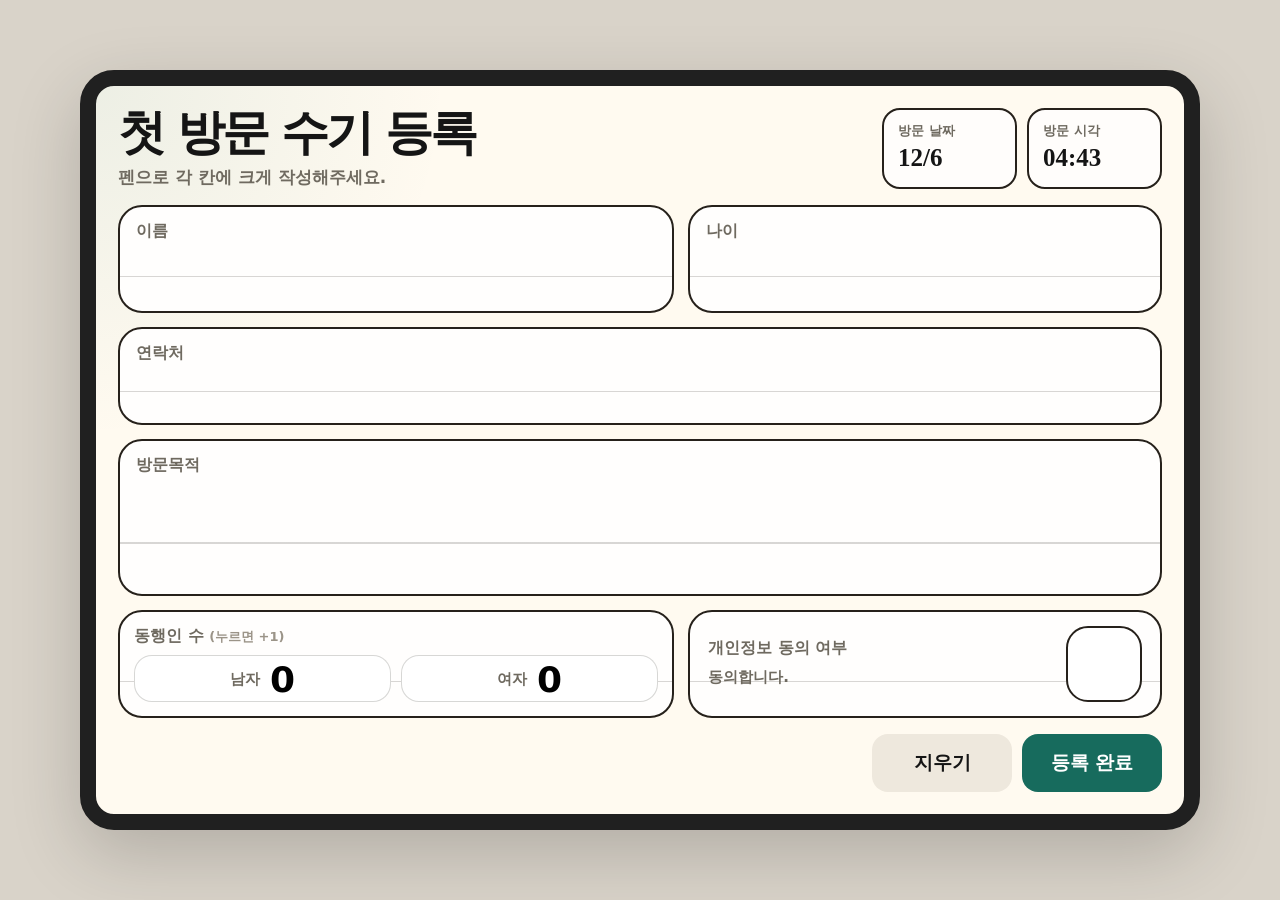
==== v1/index.html @ ac707033 "chore: organize prototypes by version" ====
<!doctype html>
<html lang="ko">
  <head>
    <meta charset="UTF-8" />
    <meta name="viewport" content="width=device-width, initial-scale=1.0" />
    <title>첫 방문 수기 등록</title>
    <link rel="stylesheet" href="./styles.css" />
  </head>
  <body>
    <main class="tablet">
      <section class="paper" aria-label="첫 방문 수기 등록">
        <header class="paper-header">
          <div>
            <h1>첫 방문 수기 등록</h1>
            <p>펜으로 각 칸에 크게 작성해주세요.</p>
          </div>

          <div class="auto-meta" aria-label="자동 입력 정보">
            <div>
              <span>방문 날짜</span>
              <strong id="dateCell">-</strong>
            </div>
            <div>
              <span>방문 시각</span>
              <strong id="timeCell">-</strong>
            </div>
          </div>
        </header>

        <section class="writing-board" aria-label="방문자 수기 입력">
          <div class="field-card field-name">
            <span class="field-label">이름</span>
            <canvas class="ink-canvas" data-field="name"></canvas>
          </div>

          <div class="field-card field-age">
            <span class="field-label">나이</span>
            <canvas class="ink-canvas" data-field="age"></canvas>
          </div>

          <div class="field-card field-contact">
            <span class="field-label">연락처</span>
            <canvas class="ink-canvas" data-field="contact"></canvas>
          </div>

          <div class="field-card field-purpose">
            <span class="field-label">방문목적</span>
            <canvas class="ink-canvas" data-field="purpose"></canvas>
          </div>

          <div class="companion-card">
            <span class="field-label">동행인 수 <small>(누르면 +1)</small></span>
            <div class="companion-grid">
              <button class="count-button" type="button" data-count="maleCount" aria-label="남자 동행인 수 증가">
                <span>남자</span>
                <strong data-count-value="maleCount">0</strong>
                <small>누르면 +1</small>
              </button>
              <button class="count-button" type="button" data-count="femaleCount" aria-label="여자 동행인 수 증가">
                <span>여자</span>
                <strong data-count-value="femaleCount">0</strong>
                <small>누르면 +1</small>
              </button>
            </div>
          </div>

          <div class="privacy-card">
            <div>
              <span class="field-label">개인정보 동의 여부</span>
              <p>동의합니다.</p>
            </div>
            <button class="check-cell" type="button" data-check="privacyAgreed" aria-pressed="false">✓</button>
          </div>
        </section>

        <footer class="paper-actions">
          <button class="action secondary" type="button" id="clearButton">지우기</button>
          <button class="action primary" type="button" id="saveButton">등록 완료</button>
        </footer>
      </section>
    </main>

    <section class="complete" id="completeLayer" aria-live="polite" aria-hidden="true">
      <div class="complete-card">
        <strong>등록되었습니다.</strong>
        <span id="savedAtText">-</span>
        <button class="action primary" type="button" id="nextButton">다음 작성</button>
      </div>
    </section>

    <script src="./app.js" defer></script>
  </body>
</html>
---- v1/styles.css ----
:root {
  --ink: #151515;
  --muted: #6f6a60;
  --paper: #fffaf0;
  --field: #fffefd;
  --line: #26211b;
  --soft-line: rgba(38, 33, 27, 0.18);
  --frame: #202020;
  --primary: #176b5d;
  --secondary: #eee8dd;
  --shadow: 0 24px 70px rgba(0, 0, 0, 0.18);
}

* {
  box-sizing: border-box;
}

html,
body {
  min-width: 320px;
  min-height: 100%;
  margin: 0;
  overscroll-behavior: none;
}

body {
  color: var(--ink);
  font-family:
    "Apple SD Gothic Neo",
    "Noto Sans KR",
    system-ui,
    -apple-system,
    sans-serif;
  background: #d9d3c9;
}

button {
  font: inherit;
}

.tablet {
  display: grid;
  min-height: 100vh;
  padding: 16px;
  place-items: center;
}

.paper {
  width: min(1120px, 100%);
  height: min(760px, calc(100vh - 32px));
  display: grid;
  grid-template-rows: auto 1fr auto;
  gap: 16px;
  padding: 22px;
  border: 16px solid var(--frame);
  border-radius: 34px;
  background:
    radial-gradient(circle at top left, rgba(23, 107, 93, 0.08), transparent 22rem),
    var(--paper);
  box-shadow: var(--shadow);
}

.paper-header {
  display: flex;
  align-items: stretch;
  justify-content: space-between;
  gap: 18px;
}

.paper-header h1,
.paper-header p {
  margin: 0;
}

.paper-header h1 {
  font-size: clamp(30px, 4vw, 48px);
  line-height: 1;
  letter-spacing: -0.06em;
}

.paper-header p {
  margin-top: 10px;
  color: var(--muted);
  font-size: 17px;
  font-weight: 800;
}

.auto-meta {
  display: grid;
  grid-template-columns: repeat(2, minmax(118px, 1fr));
  gap: 10px;
  min-width: 280px;
}

.auto-meta div {
  padding: 12px 14px;
  border: 2px solid var(--line);
  border-radius: 18px;
  background: rgba(255, 255, 255, 0.72);
}

.auto-meta span,
.auto-meta strong {
  display: block;
}

.auto-meta span {
  color: var(--muted);
  font-size: 13px;
  font-weight: 900;
}

.auto-meta strong {
  margin-top: 5px;
  font-family: "Times New Roman", serif;
  font-size: 25px;
  line-height: 1;
}

.writing-board {
  display: grid;
  min-height: 0;
  grid-template-columns: 1.08fr 0.92fr;
  grid-template-rows: 1fr 0.9fr 1.45fr 1fr;
  gap: 14px;
}

.field-card,
.companion-card,
.privacy-card {
  position: relative;
  overflow: hidden;
  border: 2px solid var(--line);
  border-radius: 24px;
  background:
    linear-gradient(to bottom, transparent 0 66%, var(--soft-line) 66% 67%, transparent 67%),
    var(--field);
}

.field-label {
  position: absolute;
  top: 14px;
  left: 16px;
  z-index: 1;
  color: var(--muted);
  font-size: 16px;
  font-weight: 900;
}

.field-name {
  grid-column: 1 / 2;
  grid-row: 1 / 2;
}

.field-age {
  grid-column: 2 / 3;
  grid-row: 1 / 2;
}

.field-contact {
  grid-column: 1 / 3;
  grid-row: 2 / 3;
}

.field-purpose {
  grid-column: 1 / 3;
  grid-row: 3 / 4;
}

.companion-card {
  grid-column: 1 / 2;
  grid-row: 4 / 5;
  display: flex;
  min-height: 0;
  flex-direction: column;
  padding: 14px;
}

.companion-card > .field-label {
  position: static;
  flex: 0 0 auto;
  margin-bottom: 8px;
}

.companion-card > .field-label small {
  color: #9b9488;
  font-size: 13px;
  font-weight: 900;
}

.companion-grid {
  display: grid;
  flex: 1;
  min-height: 0;
  grid-template-columns: 1fr 1fr;
  gap: 10px;
}

.count-button {
  display: grid;
  min-height: 0;
  grid-template-columns: auto auto;
  align-items: center;
  justify-content: center;
  gap: 10px;
  padding: 6px;
  border: 1.5px solid var(--soft-line);
  border-radius: 18px;
  cursor: pointer;
  background: #ffffff;
}

.count-button span,
.count-button strong,
.count-button small {
  display: block;
}

.count-button span {
  color: var(--muted);
  font-size: 15px;
  font-weight: 900;
}

.count-button strong {
  font-size: clamp(30px, 4vw, 36px);
  line-height: 1;
}

.count-button small {
  display: none;
  color: #9b9488;
  font-size: 11px;
  font-weight: 800;
}

.privacy-card {
  grid-column: 2 / 3;
  grid-row: 4 / 5;
  display: flex;
  align-items: center;
  justify-content: space-between;
  gap: 16px;
  padding: 18px;
}

.privacy-card .field-label {
  position: static;
  display: block;
  margin-bottom: 8px;
}

.privacy-card p {
  max-width: 220px;
  margin: 0;
  color: var(--muted);
  font-size: 15px;
  font-weight: 700;
  line-height: 1.45;
}

.ink-canvas {
  display: block;
  width: 100%;
  height: 100%;
  cursor: crosshair;
  touch-action: none;
}

.check-cell {
  flex: 0 0 76px;
  width: 76px;
  height: 76px;
  border: 2px solid var(--line);
  border-radius: 22px;
  color: transparent;
  cursor: pointer;
  font-family: "Times New Roman", serif;
  font-size: 52px;
  font-weight: 900;
  line-height: 1;
  background: #ffffff;
}

.check-cell.checked {
  color: #222222;
}

.paper-actions {
  display: flex;
  justify-content: flex-end;
  gap: 10px;
}

.action {
  min-width: 140px;
  min-height: 58px;
  border: 0;
  border-radius: 16px;
  cursor: pointer;
  font-size: 19px;
  font-weight: 900;
}

.action.primary {
  color: #ffffff;
  background: var(--primary);
}

.action.secondary {
  color: var(--ink);
  background: var(--secondary);
}

.complete {
  position: fixed;
  inset: 0;
  display: none;
  place-items: center;
  padding: 24px;
  background: rgba(0, 0, 0, 0.35);
}

.complete.open {
  display: grid;
}

.complete-card {
  width: min(420px, 100%);
  padding: 28px;
  text-align: center;
  border-radius: 22px;
  background: #ffffff;
  box-shadow: var(--shadow);
}

.complete-card strong,
.complete-card span {
  display: block;
}

.complete-card strong {
  font-size: 26px;
}

.complete-card span {
  margin: 10px 0 22px;
  color: var(--muted);
}

.complete-card .action {
  width: 100%;
}

@media (max-width: 560px) {
  .tablet {
    padding: 0;
  }

  .paper {
    min-height: 100vh;
    padding: 14px;
    border: 0;
    border-radius: 0;
  }

  .auto-meta,
  .writing-board {
    grid-template-columns: 1fr;
  }

  .writing-board {
    grid-template-rows: 132px 132px 132px 220px 168px 168px;
  }

  .field-name,
  .field-age,
  .field-contact,
  .field-purpose,
  .companion-card,
  .privacy-card {
    grid-column: 1 / 2;
  }

  .field-name {
    grid-row: 1 / 2;
  }

  .field-age {
    grid-row: 2 / 3;
  }

  .field-contact {
    grid-row: 3 / 4;
  }

  .field-purpose {
    grid-row: 4 / 5;
  }

  .companion-card {
    grid-row: 5 / 6;
  }

  .privacy-card {
    grid-row: 6 / 7;
  }
}
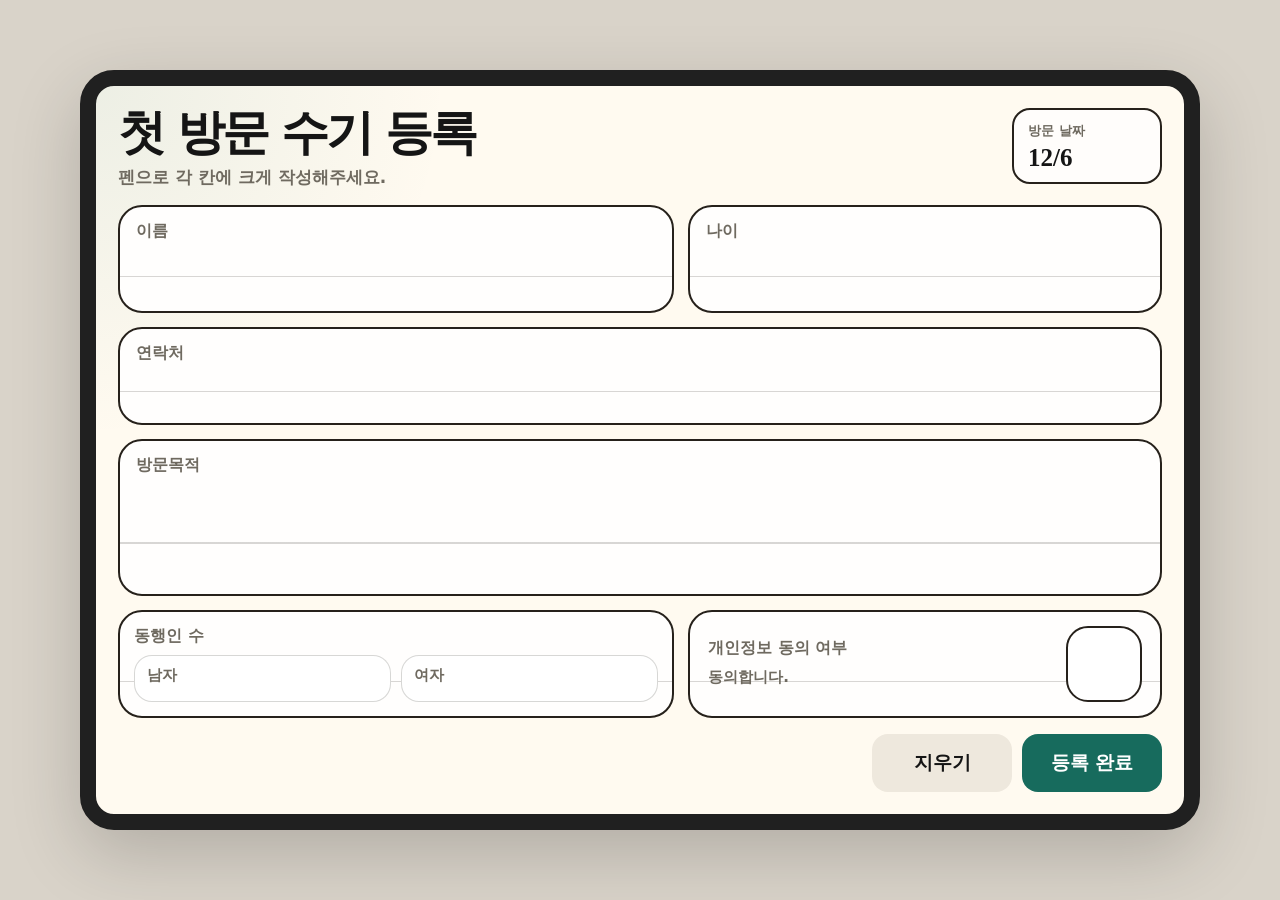
==== commit b357ed09: "refactor: adjust v1 handwritten fields" ====
--- a/v1/index.html
+++ b/v1/index.html
@@ -19,10 +19,6 @@
             <div>
               <span>방문 날짜</span>
               <strong id="dateCell">-</strong>
-            </div>
-            <div>
-              <span>방문 시각</span>
-              <strong id="timeCell">-</strong>
             </div>
           </div>
         </header>
@@ -49,18 +45,16 @@
           </div>
 
           <div class="companion-card">
-            <span class="field-label">동행인 수 <small>(누르면 +1)</small></span>
+            <span class="field-label">동행인 수</span>
             <div class="companion-grid">
-              <button class="count-button" type="button" data-count="maleCount" aria-label="남자 동행인 수 증가">
+              <div class="mini-field">
                 <span>남자</span>
-                <strong data-count-value="maleCount">0</strong>
-                <small>누르면 +1</small>
-              </button>
-              <button class="count-button" type="button" data-count="femaleCount" aria-label="여자 동행인 수 증가">
+                <canvas class="ink-canvas" data-field="maleCount"></canvas>
+              </div>
+              <div class="mini-field">
                 <span>여자</span>
-                <strong data-count-value="femaleCount">0</strong>
-                <small>누르면 +1</small>
-              </button>
+                <canvas class="ink-canvas" data-field="femaleCount"></canvas>
+              </div>
             </div>
           </div>
 
--- a/v1/styles.css
+++ b/v1/styles.css
@@ -86,10 +86,7 @@
 }
 
 .auto-meta {
-  display: grid;
-  grid-template-columns: repeat(2, minmax(118px, 1fr));
-  gap: 10px;
-  min-width: 280px;
+  min-width: 150px;
 }
 
 .auto-meta div {
@@ -182,12 +179,6 @@
   margin-bottom: 8px;
 }
 
-.companion-card > .field-label small {
-  color: #9b9488;
-  font-size: 13px;
-  font-weight: 900;
-}
-
 .companion-grid {
   display: grid;
   flex: 1;
@@ -196,42 +187,23 @@
   gap: 10px;
 }
 
-.count-button {
-  display: grid;
+.mini-field {
+  position: relative;
+  overflow: hidden;
   min-height: 0;
-  grid-template-columns: auto auto;
-  align-items: center;
-  justify-content: center;
-  gap: 10px;
-  padding: 6px;
   border: 1.5px solid var(--soft-line);
   border-radius: 18px;
-  cursor: pointer;
   background: #ffffff;
 }
 
-.count-button span,
-.count-button strong,
-.count-button small {
-  display: block;
-}
-
-.count-button span {
+.mini-field span {
+  position: absolute;
+  top: 10px;
+  left: 12px;
+  z-index: 1;
   color: var(--muted);
   font-size: 15px;
   font-weight: 900;
-}
-
-.count-button strong {
-  font-size: clamp(30px, 4vw, 36px);
-  line-height: 1;
-}
-
-.count-button small {
-  display: none;
-  color: #9b9488;
-  font-size: 11px;
-  font-weight: 800;
 }
 
 .privacy-card {
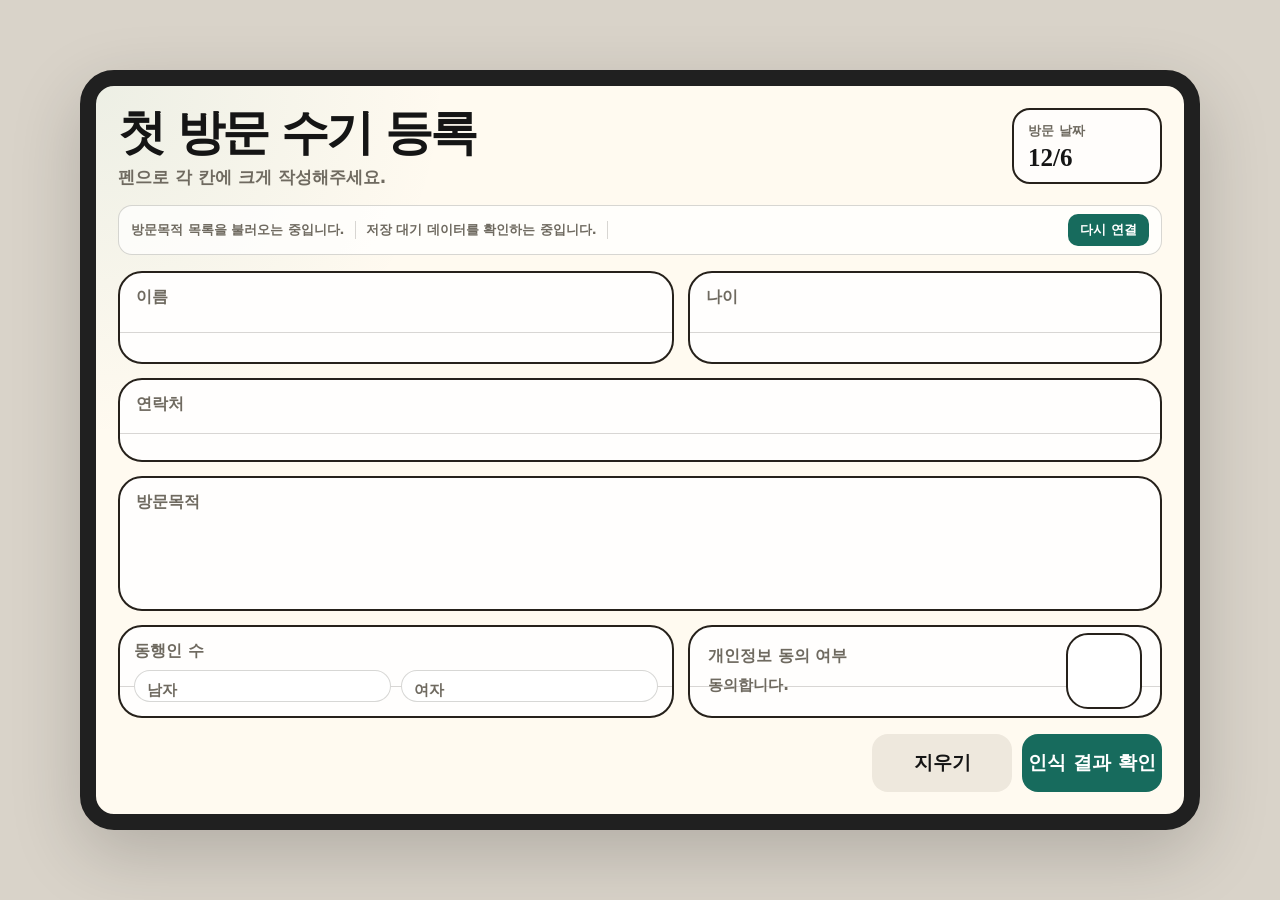
==== commit ea0f17f3: "feat: build v1 recognition review interface" ====
--- a/v1/index.html
+++ b/v1/index.html
@@ -4,7 +4,7 @@
     <meta charset="UTF-8" />
     <meta name="viewport" content="width=device-width, initial-scale=1.0" />
     <title>첫 방문 수기 등록</title>
-    <link rel="stylesheet" href="./styles.css" />
+    <link rel="stylesheet" href="./styles.css?v=7" />
   </head>
   <body>
     <main class="tablet">
@@ -23,6 +23,12 @@
           </div>
         </header>
 
+        <div class="system-status" id="systemStatus" aria-live="polite">
+          <span id="purposeStatus">방문목적 목록을 불러오는 중입니다.</span>
+          <span id="syncStatus">저장 대기 데이터를 확인하는 중입니다.</span>
+          <button type="button" id="retrySyncButton">다시 연결</button>
+        </div>
+
         <section class="writing-board" aria-label="방문자 수기 입력">
           <div class="field-card field-name">
             <span class="field-label">이름</span>
@@ -39,9 +45,9 @@
             <canvas class="ink-canvas" data-field="contact"></canvas>
           </div>
 
-          <div class="field-card field-purpose">
+          <div class="field-card field-purpose purpose-card">
             <span class="field-label">방문목적</span>
-            <canvas class="ink-canvas" data-field="purpose"></canvas>
+            <div class="purpose-options" id="purposeOptions" role="group" aria-label="방문목적 선택"></div>
           </div>
 
           <div class="companion-card">
@@ -69,19 +75,88 @@
 
         <footer class="paper-actions">
           <button class="action secondary" type="button" id="clearButton">지우기</button>
-          <button class="action primary" type="button" id="saveButton">등록 완료</button>
+          <button class="action primary" type="button" id="saveButton">인식 결과 확인</button>
         </footer>
       </section>
     </main>
+
+    <section class="review" id="reviewLayer" aria-live="polite" aria-hidden="true">
+      <form class="review-card" id="reviewForm">
+        <header class="review-header">
+          <div>
+            <strong>인식 결과 확인</strong>
+            <p class="recognition-message" id="recognitionMessage">작성한 필기를 인식하고 있습니다.</p>
+            <small>인식 서버가 응답하지 않아도 원본 필기는 기기에 안전하게 저장할 수 있습니다.</small>
+          </div>
+          <span id="reviewDateText">-</span>
+        </header>
+
+        <div class="review-grid">
+          <label class="review-field">
+            <span>이름</span>
+            <input name="name" type="text" maxlength="30" placeholder="인식된 이름" />
+          </label>
+
+          <label class="review-field">
+            <span>나이</span>
+            <input name="age" type="number" min="0" max="130" inputmode="numeric" placeholder="인식된 나이" />
+          </label>
+
+          <label class="review-field wide">
+            <span>연락처</span>
+            <input name="contact" type="tel" inputmode="tel" maxlength="13" placeholder="인식된 연락처" />
+          </label>
+
+          <label class="review-field wide">
+            <span>방문목적</span>
+            <select name="purpose" required>
+              <option value="">방문목적을 선택해주세요.</option>
+            </select>
+          </label>
+
+          <label class="review-field">
+            <span>남자 동행인 수</span>
+            <input name="maleCount" type="number" min="0" max="99" inputmode="numeric" placeholder="0" />
+          </label>
+
+          <label class="review-field">
+            <span>여자 동행인 수</span>
+            <input name="femaleCount" type="number" min="0" max="99" inputmode="numeric" placeholder="0" />
+          </label>
+
+          <label class="review-consent">
+            <span>개인정보 동의 여부</span>
+            <input name="privacyAgreed" type="checkbox" />
+          </label>
+
+          <section class="save-preview">
+            <div>
+              <strong>최종 저장 정보</strong>
+              <span>최종 저장을 누르면 아래 내용으로 저장됩니다.</span>
+            </div>
+            <div class="save-data-list" id="saveDataPreview"></div>
+          </section>
+        </div>
+
+        <footer class="review-actions">
+          <button class="action secondary" type="button" id="editHandwritingButton">수기 수정</button>
+          <button class="action secondary recognition-skip" type="button" id="skipRecognitionButton">
+            인식 없이 계속
+          </button>
+          <button class="action primary" type="submit" id="finalSaveButton">최종 저장</button>
+        </footer>
+      </form>
+    </section>
 
     <section class="complete" id="completeLayer" aria-live="polite" aria-hidden="true">
       <div class="complete-card">
         <strong>등록되었습니다.</strong>
         <span id="savedAtText">-</span>
+        <p id="submissionStatusText">서버 저장 상태를 확인하고 있습니다.</p>
         <button class="action primary" type="button" id="nextButton">다음 작성</button>
       </div>
     </section>
 
-    <script src="./app.js" defer></script>
+    <script src="./app.js?v=12" defer></script>
   </body>
 </html>
--- a/v1/styles.css
+++ b/v1/styles.css
@@ -49,7 +49,7 @@
   width: min(1120px, 100%);
   height: min(760px, calc(100vh - 32px));
   display: grid;
-  grid-template-rows: auto 1fr auto;
+  grid-template-rows: auto auto 1fr auto;
   gap: 16px;
   padding: 22px;
   border: 16px solid var(--frame);
@@ -99,6 +99,44 @@
 .auto-meta span,
 .auto-meta strong {
   display: block;
+}
+
+.system-status {
+  display: flex;
+  align-items: center;
+  gap: 10px;
+  min-height: 38px;
+  padding: 8px 12px;
+  border: 1.5px solid var(--soft-line);
+  border-radius: 14px;
+  background: rgba(255, 255, 255, 0.72);
+  color: var(--muted);
+  font-size: 13px;
+  font-weight: 800;
+}
+
+.system-status span {
+  padding-right: 10px;
+  border-right: 1px solid var(--soft-line);
+}
+
+.system-status button {
+  margin-left: auto;
+  padding: 7px 12px;
+  border: 0;
+  border-radius: 10px;
+  color: #ffffff;
+  cursor: pointer;
+  background: var(--primary);
+  font-weight: 900;
+}
+
+.system-status .warning {
+  color: #a35f0a;
+}
+
+.system-status .error {
+  color: #b33a2f;
 }
 
 .auto-meta span {
@@ -164,6 +202,45 @@
   grid-row: 3 / 4;
 }
 
+.purpose-card {
+  padding: 48px 14px 14px;
+  background: var(--field);
+}
+
+.purpose-options {
+  display: flex;
+  align-content: flex-start;
+  gap: 10px;
+  height: 100%;
+  overflow: auto;
+  flex-wrap: wrap;
+}
+
+.purpose-option {
+  min-width: 120px;
+  padding: 12px 18px;
+  border: 1.5px solid var(--soft-line);
+  border-radius: 16px;
+  color: var(--ink);
+  cursor: pointer;
+  background: #ffffff;
+  font-size: 17px;
+  font-weight: 900;
+}
+
+.purpose-option.selected {
+  color: #ffffff;
+  border-color: var(--primary);
+  background: var(--primary);
+}
+
+.purpose-empty {
+  margin: auto;
+  color: var(--muted);
+  text-align: center;
+  font-weight: 800;
+}
+
 .companion-card {
   grid-column: 1 / 2;
   grid-row: 4 / 5;
@@ -284,8 +361,10 @@
   background: var(--secondary);
 }
 
+.review,
 .complete {
   position: fixed;
+  z-index: 100;
   inset: 0;
   display: none;
   place-items: center;
@@ -293,8 +372,231 @@
   background: rgba(0, 0, 0, 0.35);
 }
 
+.review.open,
 .complete.open {
   display: grid;
+}
+
+.review-card {
+  width: min(920px, 100%);
+  max-height: min(680px, calc(100vh - 48px));
+  overflow: auto;
+  padding: 26px;
+  border-radius: 28px;
+  background: #fffaf0;
+  box-shadow: var(--shadow);
+}
+
+.review-header {
+  display: flex;
+  align-items: start;
+  justify-content: space-between;
+  gap: 16px;
+  margin-bottom: 18px;
+}
+
+.review-header strong {
+  display: block;
+  font-size: 30px;
+  line-height: 1;
+  letter-spacing: -0.04em;
+}
+
+.review-header p {
+  margin: 8px 0 0;
+  color: var(--muted);
+  font-weight: 800;
+}
+
+.review-header small {
+  display: block;
+  margin-top: 6px;
+  color: #8b5d24;
+  font-size: 12px;
+  font-weight: 800;
+}
+
+.recognition-message.loading {
+  color: var(--primary);
+}
+
+.recognition-message.error {
+  color: #b33a2f;
+}
+
+.recognition-message.offline {
+  color: #a35f0a;
+}
+
+.review-card[aria-busy="true"] .review-field,
+.review-card[aria-busy="true"] .review-consent,
+.review-card[aria-busy="true"] .save-preview {
+  opacity: 0.58;
+}
+
+.action:disabled,
+.review-field input:disabled,
+.review-field textarea:disabled,
+.review-field select:disabled,
+.review-consent input:disabled {
+  cursor: wait;
+}
+
+.review-header > span {
+  padding: 10px 14px;
+  border: 2px solid var(--line);
+  border-radius: 16px;
+  background: #ffffff;
+  font-family: "Times New Roman", serif;
+  font-size: 22px;
+  font-weight: 900;
+}
+
+.review-grid {
+  display: grid;
+  grid-template-columns: 1fr 1fr;
+  gap: 12px;
+}
+
+.review-field,
+.review-consent {
+  display: grid;
+  gap: 8px;
+  padding: 14px;
+  border: 2px solid var(--line);
+  border-radius: 20px;
+  background: #ffffff;
+}
+
+.review-field.wide,
+.review-consent,
+.save-preview {
+  grid-column: 1 / -1;
+}
+
+.review-field span,
+.review-consent span {
+  color: var(--muted);
+  font-size: 15px;
+  font-weight: 900;
+}
+
+.review-field input,
+.review-field textarea,
+.review-field select {
+  width: 100%;
+  min-height: 48px;
+  padding: 10px 12px;
+  color: var(--ink);
+  border: 1.5px solid var(--soft-line);
+  border-radius: 14px;
+  outline: none;
+  background: #fffefd;
+  font: inherit;
+  font-size: 18px;
+  font-weight: 800;
+}
+
+.review-field textarea {
+  resize: vertical;
+}
+
+.review-field input:focus,
+.review-field textarea:focus,
+.review-field select:focus {
+  border-color: var(--primary);
+  box-shadow: 0 0 0 4px rgba(23, 107, 93, 0.12);
+}
+
+.review-consent {
+  display: flex;
+  align-items: center;
+  justify-content: space-between;
+}
+
+.review-consent input {
+  width: 34px;
+  height: 34px;
+  accent-color: var(--primary);
+}
+
+.save-preview {
+  display: grid;
+  grid-template-columns: 180px 1fr;
+  gap: 14px;
+  padding: 14px;
+  border: 2px solid var(--line);
+  border-radius: 20px;
+  background: #f2ede4;
+}
+
+.save-preview strong,
+.save-preview span {
+  display: block;
+}
+
+.save-preview strong {
+  font-size: 17px;
+}
+
+.save-preview span {
+  margin-top: 6px;
+  color: var(--muted);
+  font-size: 13px;
+  font-weight: 700;
+  line-height: 1.45;
+}
+
+.save-data-list {
+  display: grid;
+  grid-template-columns: 1fr 1fr;
+  gap: 8px 18px;
+  padding: 14px 16px;
+  border: 1.5px solid var(--soft-line);
+  border-radius: 14px;
+  background: #ffffff;
+}
+
+.save-data-row {
+  display: flex;
+  align-items: baseline;
+  gap: 8px;
+  min-width: 0;
+  font-size: 15px;
+  line-height: 1.5;
+}
+
+.save-data-row.wide {
+  grid-column: 1 / -1;
+}
+
+.save-data-row span {
+  flex: 0 0 auto;
+  color: var(--muted);
+  font-weight: 800;
+}
+
+.save-data-row strong {
+  min-width: 0;
+  overflow-wrap: anywhere;
+  color: var(--ink);
+  font-size: 16px;
+  font-weight: 900;
+}
+
+.review-actions {
+  display: flex;
+  justify-content: flex-end;
+  gap: 10px;
+  margin-top: 16px;
+}
+
+.recognition-skip {
+  display: none;
+}
+
+.recognition-skip.visible {
+  display: inline-block;
 }
 
 .complete-card {
@@ -320,6 +622,13 @@
   color: var(--muted);
 }
 
+.complete-card p {
+  margin: -10px 0 22px;
+  color: var(--muted);
+  font-weight: 800;
+  line-height: 1.5;
+}
+
 .complete-card .action {
   width: 100%;
 }
@@ -377,4 +686,39 @@
   .privacy-card {
     grid-row: 6 / 7;
   }
-}
+
+  .review-grid {
+    grid-template-columns: 1fr;
+  }
+
+  .system-status {
+    align-items: stretch;
+    flex-direction: column;
+  }
+
+  .system-status span {
+    padding: 0 0 6px;
+    border-right: 0;
+    border-bottom: 1px solid var(--soft-line);
+  }
+
+  .system-status button {
+    margin-left: 0;
+  }
+
+  .review-actions {
+    flex-direction: column;
+  }
+
+  .save-preview {
+    grid-template-columns: 1fr;
+  }
+
+  .save-data-list {
+    grid-template-columns: 1fr;
+  }
+
+  .save-data-row.wide {
+    grid-column: auto;
+  }
+}
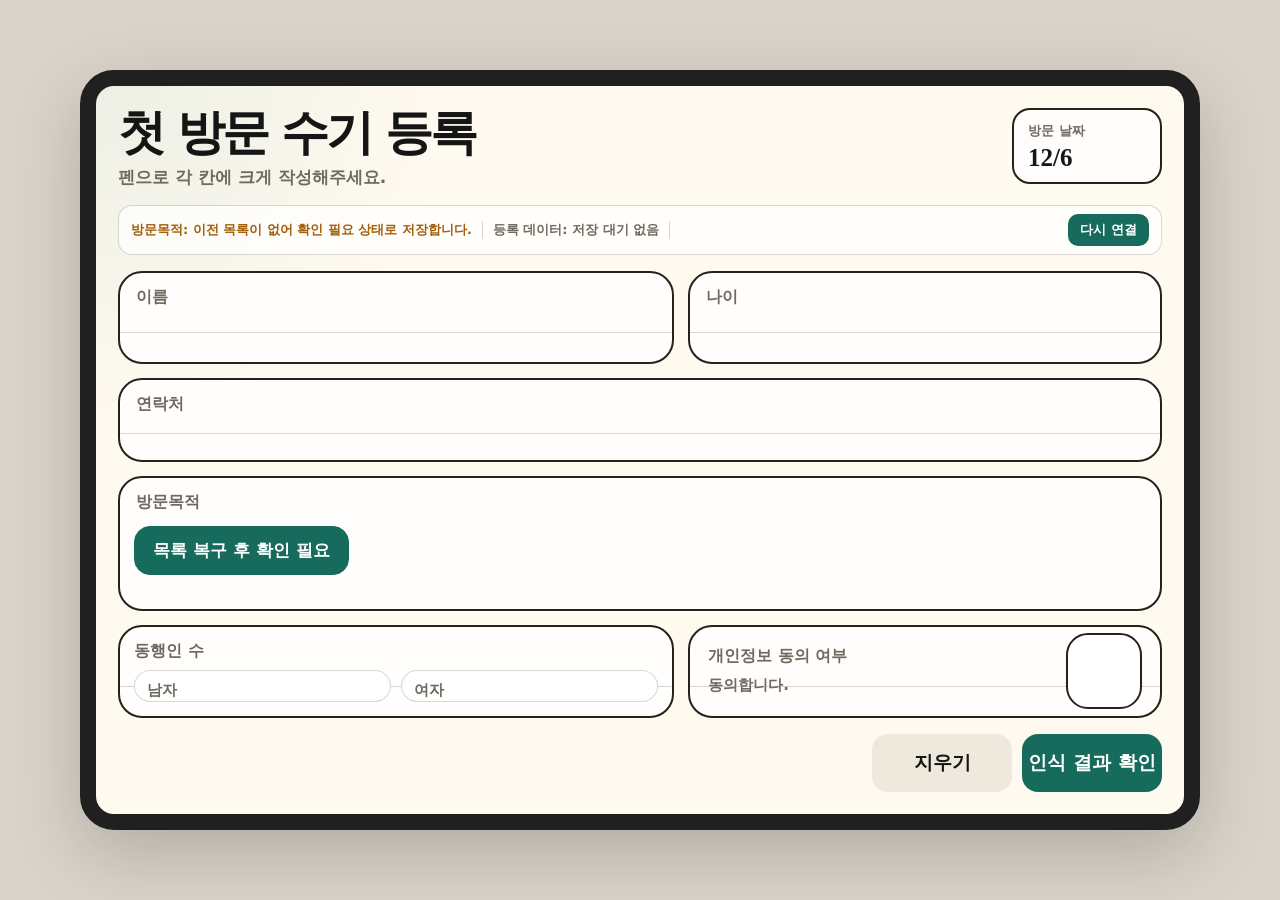
==== commit 52cac531: "fix: route deployed api requests through proxy" ====
--- a/v1/index.html
+++ b/v1/index.html
@@ -157,6 +157,6 @@
       </div>
     </section>
 
-    <script src="./app.js?v=12" defer></script>
+    <script src="./app.js?v=13" defer></script>
   </body>
 </html>
